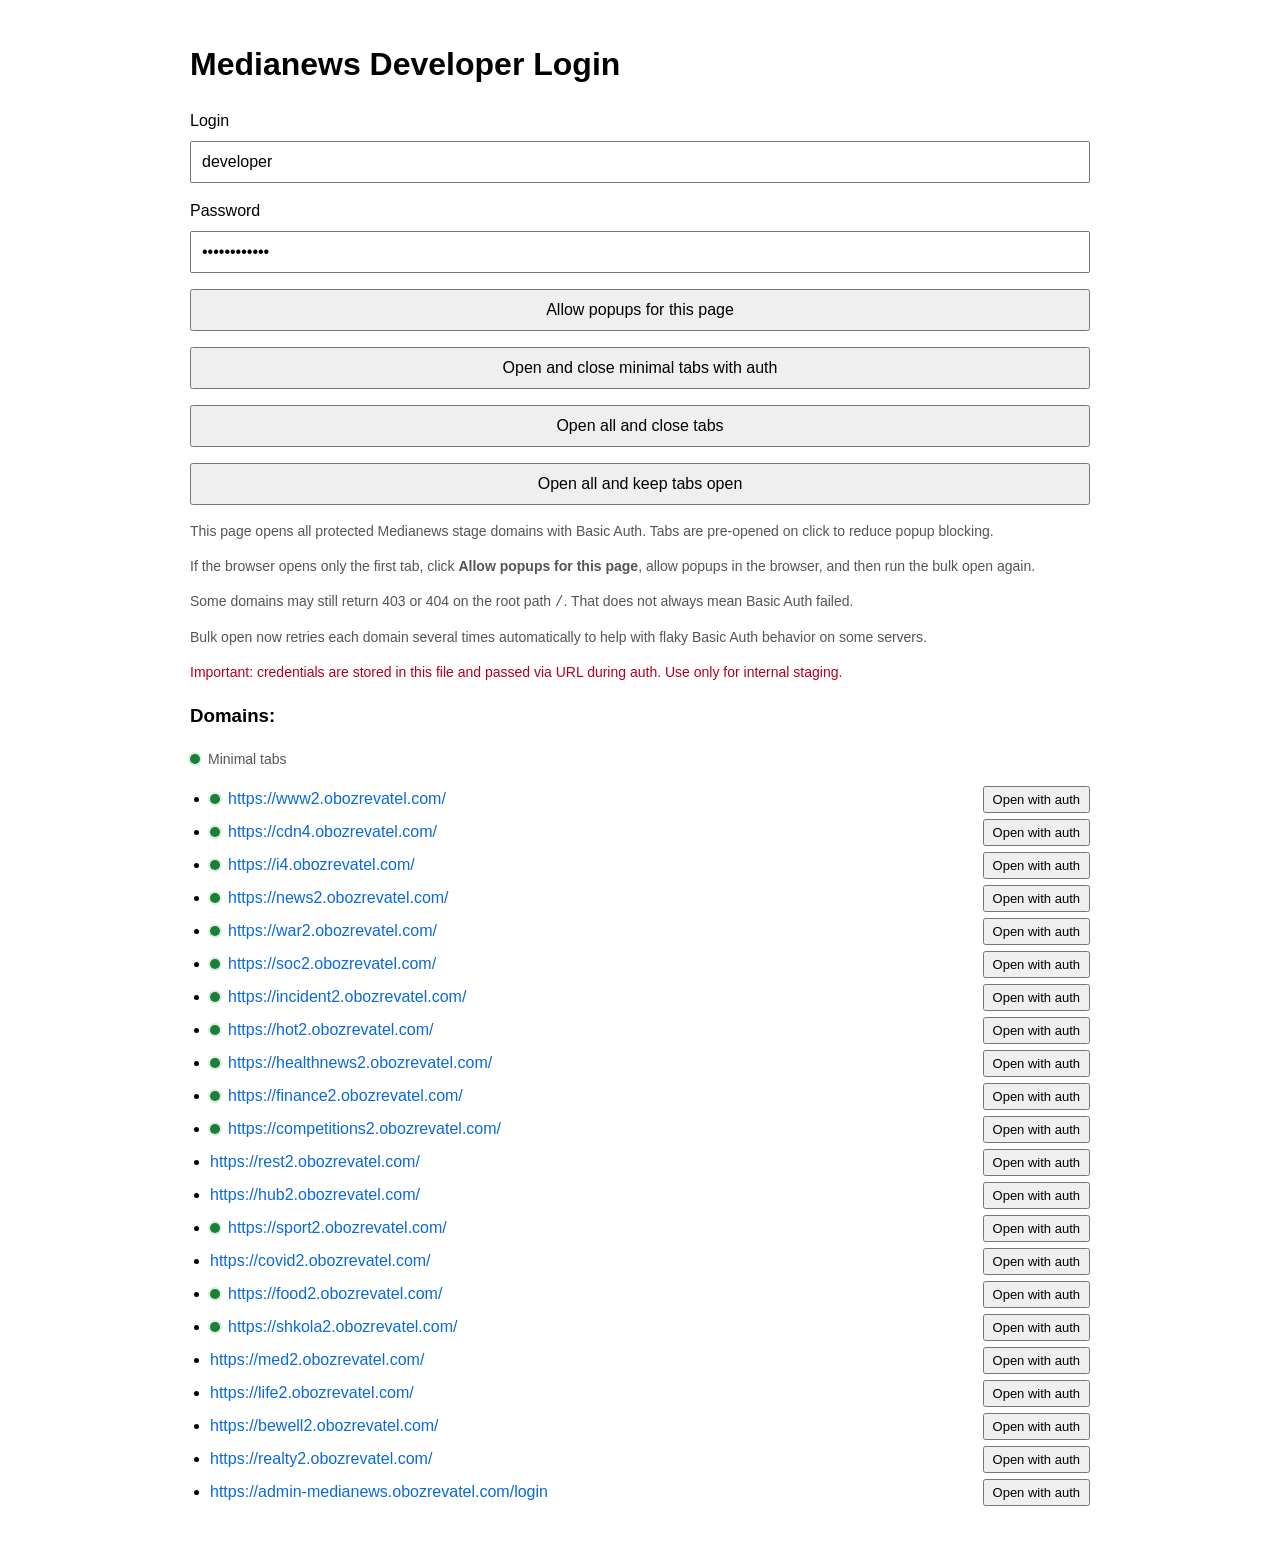
==== developer/index.html @ 5e79baf8 "Add SEO and developer page variants" ====
<!doctype html>
<html lang="uk">
<head>
  <meta charset="UTF-8" />
  <meta name="viewport" content="width=device-width, initial-scale=1.0" />
  <title>Medianews Developer Login</title>
  <style>
    body {
      font-family: Arial, sans-serif;
      max-width: 900px;
      margin: 40px auto;
      line-height: 1.5;
      padding: 0 16px;
    }

    input, button {
      display: block;
      width: 100%;
      padding: 10px;
      margin: 8px 0 16px;
      font-size: 16px;
      box-sizing: border-box;
    }

    button {
      cursor: pointer;
    }

    .hint {
      color: #555;
      font-size: 14px;
    }

    ul {
      padding-left: 20px;
    }

    li {
      margin-bottom: 6px;
    }

    a {
      color: #0969da;
      text-decoration: none;
    }

    a:hover {
      text-decoration: underline;
    }

    .domain-row {
      display: flex;
      gap: 10px;
      align-items: center;
      justify-content: space-between;
    }

    .domain-link {
      flex: 1;
      word-break: break-all;
    }

    .single-button {
      width: auto;
      padding: 4px 8px;
      margin: 0;
      font-size: 13px;
    }

    .danger-hint {
      color: #b00020;
      font-size: 14px;
    }

    .domain-meta {
      display: flex;
      align-items: center;
      gap: 8px;
      flex: 1;
      min-width: 0;
    }

    .minimal-dot {
      width: 10px;
      height: 10px;
      min-width: 10px;
      border-radius: 50%;
      background: #1a7f37;
      box-shadow: 0 0 0 2px rgba(26, 127, 55, 0.15);
    }

    .legend {
      display: flex;
      align-items: center;
      gap: 8px;
      color: #555;
      font-size: 14px;
      margin-bottom: 10px;
    }
  </style>
</head>
<body>
  <h1>Medianews Developer Login</h1>

  <label>Login</label>
  <input id="login" type="text" placeholder="stage login" />

  <label>Password</label>
  <input id="password" type="password" placeholder="stage password" />

  <button onclick="unlockBulkOpen()">Allow popups for this page</button>
  <button onclick="openMinimalTabs()">Open and close minimal tabs with auth</button>
  <button onclick="openAll(true)">Open all and close tabs</button>
  <button onclick="openAll(false)">Open all and keep tabs open</button>

  <p class="hint">
    This page opens all protected Medianews stage domains with Basic Auth.
    Tabs are pre-opened on click to reduce popup blocking.
  </p>

  <p class="hint">
    If the browser opens only the first tab, click <strong>Allow popups for this page</strong>,
    allow popups in the browser, and then run the bulk open again.
  </p>

  <p class="hint">
    Some domains may still return 403 or 404 on the root path <code>/</code>.
    That does not always mean Basic Auth failed.
  </p>

  <p class="hint">
    Bulk open now retries each domain several times automatically to help with
    flaky Basic Auth behavior on some servers.
  </p>

  <p class="danger-hint">
    Important: credentials are stored in this file and passed via URL during auth.
    Use only for internal staging.
  </p>

  <h3>Domains:</h3>
  <div class="legend">
    <span class="minimal-dot"></span>
    <span>Minimal tabs</span>
  </div>
  <p id="status" class="hint"></p>
  <ul id="domainsList"></ul>

  <script>
    const savedCredentials = {
      basicAuth: {
        login: 'developer',
        password: 'developer789'
      }
    };

    const domains = [
      'www2.obozrevatel.com',
      'cdn4.obozrevatel.com',
      'i4.obozrevatel.com',
      'news2.obozrevatel.com',
      'war2.obozrevatel.com',
      'soc2.obozrevatel.com',
      'incident2.obozrevatel.com',
      'hot2.obozrevatel.com',
      'healthnews2.obozrevatel.com',
      'finance2.obozrevatel.com',
      'competitions2.obozrevatel.com',
      'rest2.obozrevatel.com',
      'hub2.obozrevatel.com',
      'sport2.obozrevatel.com',
      'covid2.obozrevatel.com',
      'food2.obozrevatel.com',
      'shkola2.obozrevatel.com',
      'med2.obozrevatel.com',
      'life2.obozrevatel.com',
      'bewell2.obozrevatel.com',
      'realty2.obozrevatel.com',
      'admin-medianews.obozrevatel.com'
    ];
    const minimalDomains = [
      'www2.obozrevatel.com',
      'cdn4.obozrevatel.com',
      'i4.obozrevatel.com',
      'news2.obozrevatel.com',
      'war2.obozrevatel.com',
      'soc2.obozrevatel.com',
      'incident2.obozrevatel.com',
      'hot2.obozrevatel.com',
      'healthnews2.obozrevatel.com',
      'finance2.obozrevatel.com',
      'competitions2.obozrevatel.com',
      'sport2.obozrevatel.com',
      'food2.obozrevatel.com',
      'shkola2.obozrevatel.com'
    ];
    const minimalDomainSet = new Set(minimalDomains);

    const defaultPath = '/';
    const domainSettings = {
      'www2.obozrevatel.com': {
        authCycles: 4,
        revisitAfterBulkOpen: true
      },
      'war2.obozrevatel.com': {
        authCycles: 4,
        revisitAfterBulkOpen: true
      },
      'admin-medianews.obozrevatel.com': {
        displayPath: '/login',
        authPath: '/login',
        authCycles: 3
      }
    };
    const openDelayMs = 1200;
    const authStepDelayMs = 1600;
    const closeDelayMs = 16000;
    const popupWarmupCount = 3;

    const domainsList = document.getElementById('domainsList');
    const status = document.getElementById('status');

    function setStatus(message, isError = false) {
      status.textContent = message;
      status.style.color = isError ? '#b00020' : '#555';
    }

    function fillSavedCredentials() {
      document.getElementById('login').value = savedCredentials.basicAuth.login || '';
      document.getElementById('password').value = savedCredentials.basicAuth.password || '';
    }

    function getCredentials() {
      const login = document.getElementById('login').value.trim();
      const password = document.getElementById('password').value;

      if (!login || !password) {
        alert('Enter login and password');
        return null;
      }

      return { login, password };
    }

    function getDomainSettings(domain) {
      return {
        displayPath: defaultPath,
        authPath: defaultPath,
        ...domainSettings[domain]
      };
    }

    function getAuthUrl(domain, credentials) {
      const settings = getDomainSettings(domain);
      const encodedLogin = encodeURIComponent(credentials.login);
      const encodedPassword = encodeURIComponent(credentials.password);

      return `https://${encodedLogin}:${encodedPassword}@${domain}${settings.authPath}`;
    }

    function getPlainUrl(domain) {
      const settings = getDomainSettings(domain);
      return `https://${domain}${settings.displayPath}`;
    }

    function getNavigationPlan(domain, credentials) {
      const settings = getDomainSettings(domain);
      const authUrl = getAuthUrl(domain, credentials);
      const plainUrl = getPlainUrl(domain);
      const authCycles = settings.authCycles || 2;
      const steps = [];

      for (let index = 0; index < authCycles; index += 1) {
        steps.push(authUrl, plainUrl);
      }

      return steps;
    }

    function runNavigationSequence(tab, domain, credentials, startDelayMs) {
      const steps = getNavigationPlan(domain, credentials);

      steps.forEach((url, stepIndex) => {
        setTimeout(() => {
          try {
            tab.location.replace(url);
          } catch (error) {
            console.warn(`Failed to open domain: ${domain}`, error);
          }
        }, startDelayMs + stepIndex * authStepDelayMs);
      });

      return steps.length;
    }

    function getRevisitDomains() {
      return domains.filter(domain => getDomainSettings(domain).revisitAfterBulkOpen);
    }

    function openMinimalTabs() {
      openDomainGroup(minimalDomains, true, 'minimal tabs');
    }

    function openSingle(domain) {
      const credentials = getCredentials();

      if (!credentials) {
        return;
      }

      const url = getAuthUrl(domain, credentials);
      const tab = window.open(url, '_blank');

      if (!tab) {
        setStatus('Browser blocked the tab. Allow popups for this page and try again.', true);
        return;
      }
    }

    function unlockBulkOpen() {
      const warmupTabs = [];

      for (let index = 0; index < Math.min(domains.length, popupWarmupCount); index += 1) {
        const tab = window.open('about:blank', `stage-popup-warmup-${index}`);

        if (!tab) {
          setStatus(
            'Browser still blocks popups. Click the popup icon in the address bar, allow popups for this page, and try this button again.',
            true
          );
          return;
        }

        tab.document.write(`
          <!doctype html>
          <html lang="en">
            <head>
              <meta charset="UTF-8" />
              <title>Popup access check</title>
            </head>
            <body style="font-family: Arial, sans-serif; padding: 16px;">
              <p>Popup access check for Medianews...</p>
            </body>
          </html>
        `);
        tab.document.close();
        warmupTabs.push(tab);
      }

      setStatus('Popup access looks available. If the browser showed a prompt, click Allow and then use Open all.');

      setTimeout(() => {
        warmupTabs.forEach(tab => {
          try {
            tab.close();
          } catch (error) {
            console.warn('Failed to close warmup tab', error);
          }
        });
      }, 1500);
    }

    function openAll(shouldCloseTabs) {
      openDomainGroup(domains, shouldCloseTabs, 'all tabs');
    }

    function openDomainGroup(targetDomains, shouldCloseTabs, groupLabel) {
      const credentials = getCredentials();

      if (!credentials) {
        return;
      }

      const preparedTabs = targetDomains.map((domain, index) => {
        const tab = window.open('about:blank', `stage-auth-${index}`);

        if (!tab) {
          return { domain, blocked: true };
        }

        tab.document.write(`
          <!doctype html>
          <html lang="en">
            <head>
              <meta charset="UTF-8" />
              <title>Authorizing ${domain}</title>
            </head>
            <body style="font-family: Arial, sans-serif; padding: 16px;">
              <p>Authorizing <strong>${domain}</strong>...</p>
            </body>
          </html>
        `);
        tab.document.close();

        return { domain, tab, blocked: false };
      });

      const blockedDomains = preparedTabs
        .filter(item => item.blocked)
        .map(item => item.domain);
      const openedTabs = preparedTabs.filter(item => !item.blocked);

      if (!openedTabs.length) {
        setStatus('Browser blocked all popups. Allow popups for this page and try again.', true);
        return;
      }

      if (blockedDomains.length) {
        setStatus(`Opened ${openedTabs.length} of ${targetDomains.length} ${groupLabel}. Browser blocked: ${blockedDomains.join(', ')}`, true);
      } else {
        setStatus(`Opened ${openedTabs.length} ${groupLabel}. Running several auth passes for each domain...`);
      }

      openedTabs.forEach(({ domain, tab }, index) => {
        const startDelayMs = index * openDelayMs;
        const stepsCount = runNavigationSequence(tab, domain, credentials, startDelayMs);

        if (shouldCloseTabs) {
          setTimeout(() => {
            try {
              tab.close();
            } catch (error) {
              console.warn(`Failed to close tab: ${domain}`, error);
            }
          }, startDelayMs + stepsCount * authStepDelayMs + closeDelayMs);
        }
      });

      const revisitDomains = getRevisitDomains();
      const revisitStartDelayMs = openedTabs.length * openDelayMs + 4000;

      revisitDomains.forEach((domain, revisitIndex) => {
        const preparedTab = openedTabs.find(item => item.domain === domain);

        if (!preparedTab) {
          return;
        }

        runNavigationSequence(
          preparedTab.tab,
          domain,
          credentials,
          revisitStartDelayMs + revisitIndex * 2000
        );
      });
    }

    domains.forEach(domain => {
      const li = document.createElement('li');

      const row = document.createElement('div');
      row.className = 'domain-row';

      const meta = document.createElement('div');
      meta.className = 'domain-meta';

      if (minimalDomainSet.has(domain)) {
        const dot = document.createElement('span');
        dot.className = 'minimal-dot';
        dot.title = 'Minimal tab';
        meta.appendChild(dot);
      }

      const link = document.createElement('a');
      link.href = getPlainUrl(domain);
      link.target = '_blank';
      link.rel = 'noopener noreferrer';
      link.textContent = getPlainUrl(domain);
      link.className = 'domain-link';

      meta.appendChild(link);

      const button = document.createElement('button');
      button.textContent = 'Open with auth';
      button.className = 'single-button';
      button.onclick = () => openSingle(domain);

      row.appendChild(meta);
      row.appendChild(button);

      li.appendChild(row);
      domainsList.appendChild(li);
    });

    fillSavedCredentials();
  </script>
</body>
</html>
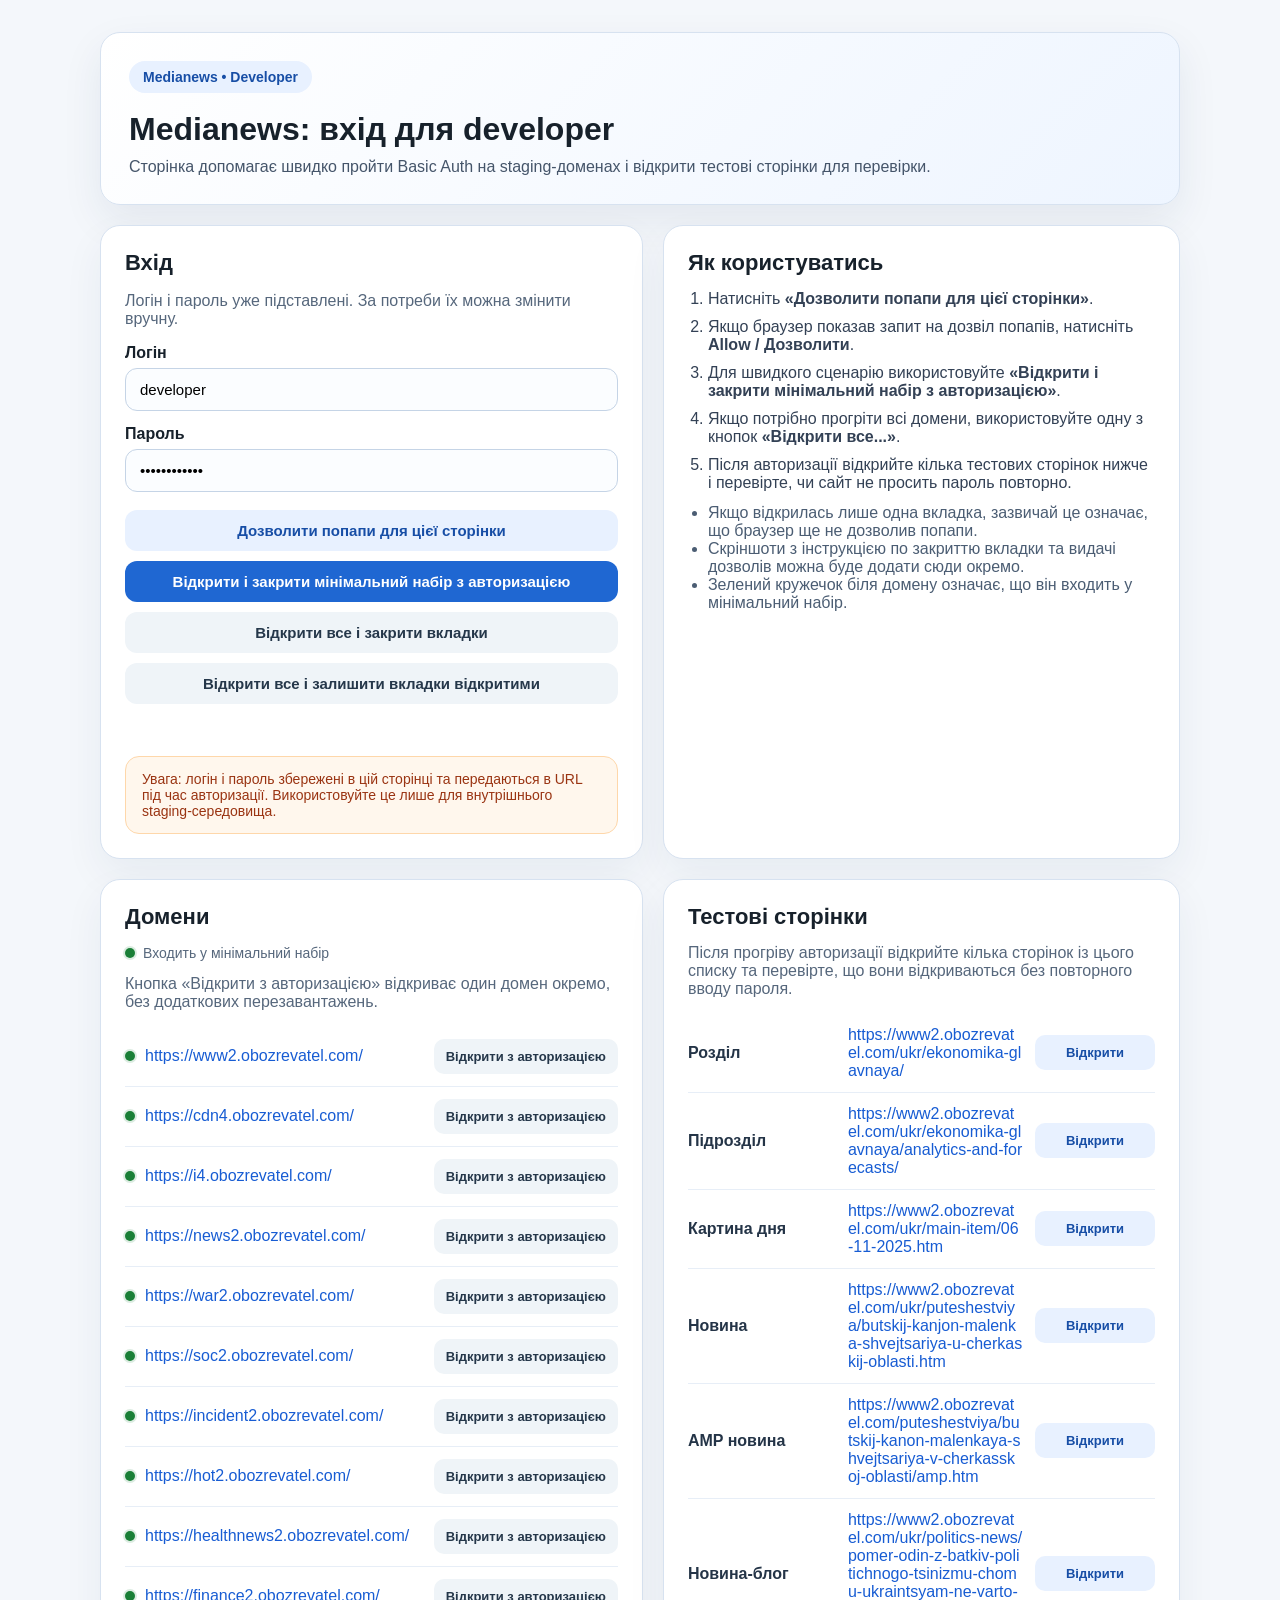
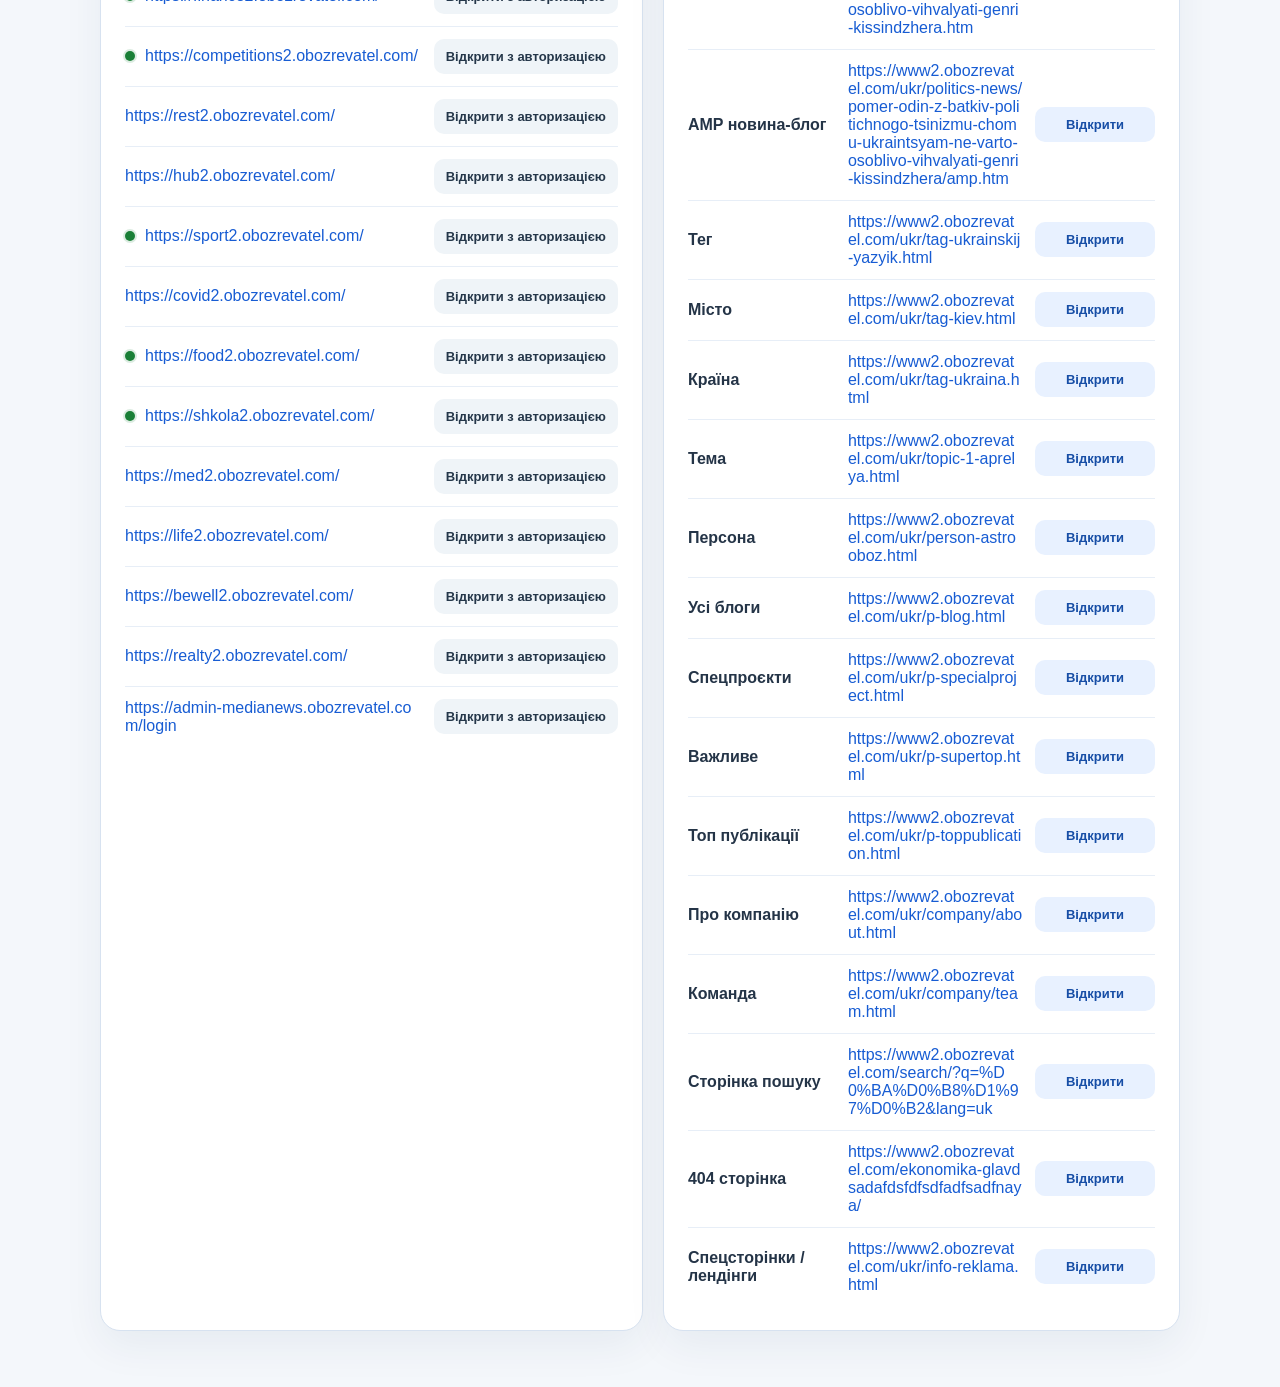
==== commit 9bf3fcf4: "Localize editor pages and add test links" ====
--- a/developer/index.html
+++ b/developer/index.html
@@ -3,486 +3,22 @@
 <head>
   <meta charset="UTF-8" />
   <meta name="viewport" content="width=device-width, initial-scale=1.0" />
-  <title>Medianews Developer Login</title>
-  <style>
-    body {
-      font-family: Arial, sans-serif;
-      max-width: 900px;
-      margin: 40px auto;
-      line-height: 1.5;
-      padding: 0 16px;
-    }
-
-    input, button {
-      display: block;
-      width: 100%;
-      padding: 10px;
-      margin: 8px 0 16px;
-      font-size: 16px;
-      box-sizing: border-box;
-    }
-
-    button {
-      cursor: pointer;
-    }
-
-    .hint {
-      color: #555;
-      font-size: 14px;
-    }
-
-    ul {
-      padding-left: 20px;
-    }
-
-    li {
-      margin-bottom: 6px;
-    }
-
-    a {
-      color: #0969da;
-      text-decoration: none;
-    }
-
-    a:hover {
-      text-decoration: underline;
-    }
-
-    .domain-row {
-      display: flex;
-      gap: 10px;
-      align-items: center;
-      justify-content: space-between;
-    }
-
-    .domain-link {
-      flex: 1;
-      word-break: break-all;
-    }
-
-    .single-button {
-      width: auto;
-      padding: 4px 8px;
-      margin: 0;
-      font-size: 13px;
-    }
-
-    .danger-hint {
-      color: #b00020;
-      font-size: 14px;
-    }
-
-    .domain-meta {
-      display: flex;
-      align-items: center;
-      gap: 8px;
-      flex: 1;
-      min-width: 0;
-    }
-
-    .minimal-dot {
-      width: 10px;
-      height: 10px;
-      min-width: 10px;
-      border-radius: 50%;
-      background: #1a7f37;
-      box-shadow: 0 0 0 2px rgba(26, 127, 55, 0.15);
-    }
-
-    .legend {
-      display: flex;
-      align-items: center;
-      gap: 8px;
-      color: #555;
-      font-size: 14px;
-      margin-bottom: 10px;
-    }
-  </style>
+  <title>Medianews: вхід для developer</title>
+  <link rel="stylesheet" href="../styles.css" />
 </head>
 <body>
-  <h1>Medianews Developer Login</h1>
-
-  <label>Login</label>
-  <input id="login" type="text" placeholder="stage login" />
-
-  <label>Password</label>
-  <input id="password" type="password" placeholder="stage password" />
-
-  <button onclick="unlockBulkOpen()">Allow popups for this page</button>
-  <button onclick="openMinimalTabs()">Open and close minimal tabs with auth</button>
-  <button onclick="openAll(true)">Open all and close tabs</button>
-  <button onclick="openAll(false)">Open all and keep tabs open</button>
-
-  <p class="hint">
-    This page opens all protected Medianews stage domains with Basic Auth.
-    Tabs are pre-opened on click to reduce popup blocking.
-  </p>
-
-  <p class="hint">
-    If the browser opens only the first tab, click <strong>Allow popups for this page</strong>,
-    allow popups in the browser, and then run the bulk open again.
-  </p>
-
-  <p class="hint">
-    Some domains may still return 403 or 404 on the root path <code>/</code>.
-    That does not always mean Basic Auth failed.
-  </p>
-
-  <p class="hint">
-    Bulk open now retries each domain several times automatically to help with
-    flaky Basic Auth behavior on some servers.
-  </p>
-
-  <p class="danger-hint">
-    Important: credentials are stored in this file and passed via URL during auth.
-    Use only for internal staging.
-  </p>
-
-  <h3>Domains:</h3>
-  <div class="legend">
-    <span class="minimal-dot"></span>
-    <span>Minimal tabs</span>
-  </div>
-  <p id="status" class="hint"></p>
-  <ul id="domainsList"></ul>
-
   <script>
-    const savedCredentials = {
-      basicAuth: {
+    window.medianewsConfig = {
+      pageTitle: 'Medianews: вхід для developer',
+      pageHeading: 'Medianews: вхід для developer',
+      accountName: 'Developer',
+      savedCredentials: {
         login: 'developer',
         password: 'developer789'
-      }
+      },
+      assetBasePath: '../'
     };
-
-    const domains = [
-      'www2.obozrevatel.com',
-      'cdn4.obozrevatel.com',
-      'i4.obozrevatel.com',
-      'news2.obozrevatel.com',
-      'war2.obozrevatel.com',
-      'soc2.obozrevatel.com',
-      'incident2.obozrevatel.com',
-      'hot2.obozrevatel.com',
-      'healthnews2.obozrevatel.com',
-      'finance2.obozrevatel.com',
-      'competitions2.obozrevatel.com',
-      'rest2.obozrevatel.com',
-      'hub2.obozrevatel.com',
-      'sport2.obozrevatel.com',
-      'covid2.obozrevatel.com',
-      'food2.obozrevatel.com',
-      'shkola2.obozrevatel.com',
-      'med2.obozrevatel.com',
-      'life2.obozrevatel.com',
-      'bewell2.obozrevatel.com',
-      'realty2.obozrevatel.com',
-      'admin-medianews.obozrevatel.com'
-    ];
-    const minimalDomains = [
-      'www2.obozrevatel.com',
-      'cdn4.obozrevatel.com',
-      'i4.obozrevatel.com',
-      'news2.obozrevatel.com',
-      'war2.obozrevatel.com',
-      'soc2.obozrevatel.com',
-      'incident2.obozrevatel.com',
-      'hot2.obozrevatel.com',
-      'healthnews2.obozrevatel.com',
-      'finance2.obozrevatel.com',
-      'competitions2.obozrevatel.com',
-      'sport2.obozrevatel.com',
-      'food2.obozrevatel.com',
-      'shkola2.obozrevatel.com'
-    ];
-    const minimalDomainSet = new Set(minimalDomains);
-
-    const defaultPath = '/';
-    const domainSettings = {
-      'www2.obozrevatel.com': {
-        authCycles: 4,
-        revisitAfterBulkOpen: true
-      },
-      'war2.obozrevatel.com': {
-        authCycles: 4,
-        revisitAfterBulkOpen: true
-      },
-      'admin-medianews.obozrevatel.com': {
-        displayPath: '/login',
-        authPath: '/login',
-        authCycles: 3
-      }
-    };
-    const openDelayMs = 1200;
-    const authStepDelayMs = 1600;
-    const closeDelayMs = 16000;
-    const popupWarmupCount = 3;
-
-    const domainsList = document.getElementById('domainsList');
-    const status = document.getElementById('status');
-
-    function setStatus(message, isError = false) {
-      status.textContent = message;
-      status.style.color = isError ? '#b00020' : '#555';
-    }
-
-    function fillSavedCredentials() {
-      document.getElementById('login').value = savedCredentials.basicAuth.login || '';
-      document.getElementById('password').value = savedCredentials.basicAuth.password || '';
-    }
-
-    function getCredentials() {
-      const login = document.getElementById('login').value.trim();
-      const password = document.getElementById('password').value;
-
-      if (!login || !password) {
-        alert('Enter login and password');
-        return null;
-      }
-
-      return { login, password };
-    }
-
-    function getDomainSettings(domain) {
-      return {
-        displayPath: defaultPath,
-        authPath: defaultPath,
-        ...domainSettings[domain]
-      };
-    }
-
-    function getAuthUrl(domain, credentials) {
-      const settings = getDomainSettings(domain);
-      const encodedLogin = encodeURIComponent(credentials.login);
-      const encodedPassword = encodeURIComponent(credentials.password);
-
-      return `https://${encodedLogin}:${encodedPassword}@${domain}${settings.authPath}`;
-    }
-
-    function getPlainUrl(domain) {
-      const settings = getDomainSettings(domain);
-      return `https://${domain}${settings.displayPath}`;
-    }
-
-    function getNavigationPlan(domain, credentials) {
-      const settings = getDomainSettings(domain);
-      const authUrl = getAuthUrl(domain, credentials);
-      const plainUrl = getPlainUrl(domain);
-      const authCycles = settings.authCycles || 2;
-      const steps = [];
-
-      for (let index = 0; index < authCycles; index += 1) {
-        steps.push(authUrl, plainUrl);
-      }
-
-      return steps;
-    }
-
-    function runNavigationSequence(tab, domain, credentials, startDelayMs) {
-      const steps = getNavigationPlan(domain, credentials);
-
-      steps.forEach((url, stepIndex) => {
-        setTimeout(() => {
-          try {
-            tab.location.replace(url);
-          } catch (error) {
-            console.warn(`Failed to open domain: ${domain}`, error);
-          }
-        }, startDelayMs + stepIndex * authStepDelayMs);
-      });
-
-      return steps.length;
-    }
-
-    function getRevisitDomains() {
-      return domains.filter(domain => getDomainSettings(domain).revisitAfterBulkOpen);
-    }
-
-    function openMinimalTabs() {
-      openDomainGroup(minimalDomains, true, 'minimal tabs');
-    }
-
-    function openSingle(domain) {
-      const credentials = getCredentials();
-
-      if (!credentials) {
-        return;
-      }
-
-      const url = getAuthUrl(domain, credentials);
-      const tab = window.open(url, '_blank');
-
-      if (!tab) {
-        setStatus('Browser blocked the tab. Allow popups for this page and try again.', true);
-        return;
-      }
-    }
-
-    function unlockBulkOpen() {
-      const warmupTabs = [];
-
-      for (let index = 0; index < Math.min(domains.length, popupWarmupCount); index += 1) {
-        const tab = window.open('about:blank', `stage-popup-warmup-${index}`);
-
-        if (!tab) {
-          setStatus(
-            'Browser still blocks popups. Click the popup icon in the address bar, allow popups for this page, and try this button again.',
-            true
-          );
-          return;
-        }
-
-        tab.document.write(`
-          <!doctype html>
-          <html lang="en">
-            <head>
-              <meta charset="UTF-8" />
-              <title>Popup access check</title>
-            </head>
-            <body style="font-family: Arial, sans-serif; padding: 16px;">
-              <p>Popup access check for Medianews...</p>
-            </body>
-          </html>
-        `);
-        tab.document.close();
-        warmupTabs.push(tab);
-      }
-
-      setStatus('Popup access looks available. If the browser showed a prompt, click Allow and then use Open all.');
-
-      setTimeout(() => {
-        warmupTabs.forEach(tab => {
-          try {
-            tab.close();
-          } catch (error) {
-            console.warn('Failed to close warmup tab', error);
-          }
-        });
-      }, 1500);
-    }
-
-    function openAll(shouldCloseTabs) {
-      openDomainGroup(domains, shouldCloseTabs, 'all tabs');
-    }
-
-    function openDomainGroup(targetDomains, shouldCloseTabs, groupLabel) {
-      const credentials = getCredentials();
-
-      if (!credentials) {
-        return;
-      }
-
-      const preparedTabs = targetDomains.map((domain, index) => {
-        const tab = window.open('about:blank', `stage-auth-${index}`);
-
-        if (!tab) {
-          return { domain, blocked: true };
-        }
-
-        tab.document.write(`
-          <!doctype html>
-          <html lang="en">
-            <head>
-              <meta charset="UTF-8" />
-              <title>Authorizing ${domain}</title>
-            </head>
-            <body style="font-family: Arial, sans-serif; padding: 16px;">
-              <p>Authorizing <strong>${domain}</strong>...</p>
-            </body>
-          </html>
-        `);
-        tab.document.close();
-
-        return { domain, tab, blocked: false };
-      });
-
-      const blockedDomains = preparedTabs
-        .filter(item => item.blocked)
-        .map(item => item.domain);
-      const openedTabs = preparedTabs.filter(item => !item.blocked);
-
-      if (!openedTabs.length) {
-        setStatus('Browser blocked all popups. Allow popups for this page and try again.', true);
-        return;
-      }
-
-      if (blockedDomains.length) {
-        setStatus(`Opened ${openedTabs.length} of ${targetDomains.length} ${groupLabel}. Browser blocked: ${blockedDomains.join(', ')}`, true);
-      } else {
-        setStatus(`Opened ${openedTabs.length} ${groupLabel}. Running several auth passes for each domain...`);
-      }
-
-      openedTabs.forEach(({ domain, tab }, index) => {
-        const startDelayMs = index * openDelayMs;
-        const stepsCount = runNavigationSequence(tab, domain, credentials, startDelayMs);
-
-        if (shouldCloseTabs) {
-          setTimeout(() => {
-            try {
-              tab.close();
-            } catch (error) {
-              console.warn(`Failed to close tab: ${domain}`, error);
-            }
-          }, startDelayMs + stepsCount * authStepDelayMs + closeDelayMs);
-        }
-      });
-
-      const revisitDomains = getRevisitDomains();
-      const revisitStartDelayMs = openedTabs.length * openDelayMs + 4000;
-
-      revisitDomains.forEach((domain, revisitIndex) => {
-        const preparedTab = openedTabs.find(item => item.domain === domain);
-
-        if (!preparedTab) {
-          return;
-        }
-
-        runNavigationSequence(
-          preparedTab.tab,
-          domain,
-          credentials,
-          revisitStartDelayMs + revisitIndex * 2000
-        );
-      });
-    }
-
-    domains.forEach(domain => {
-      const li = document.createElement('li');
-
-      const row = document.createElement('div');
-      row.className = 'domain-row';
-
-      const meta = document.createElement('div');
-      meta.className = 'domain-meta';
-
-      if (minimalDomainSet.has(domain)) {
-        const dot = document.createElement('span');
-        dot.className = 'minimal-dot';
-        dot.title = 'Minimal tab';
-        meta.appendChild(dot);
-      }
-
-      const link = document.createElement('a');
-      link.href = getPlainUrl(domain);
-      link.target = '_blank';
-      link.rel = 'noopener noreferrer';
-      link.textContent = getPlainUrl(domain);
-      link.className = 'domain-link';
-
-      meta.appendChild(link);
-
-      const button = document.createElement('button');
-      button.textContent = 'Open with auth';
-      button.className = 'single-button';
-      button.onclick = () => openSingle(domain);
-
-      row.appendChild(meta);
-      row.appendChild(button);
-
-      li.appendChild(row);
-      domainsList.appendChild(li);
-    });
-
-    fillSavedCredentials();
   </script>
+  <script src="../app.js"></script>
 </body>
 </html>
--- a/styles.css
+++ b/styles.css
@@ -0,0 +1,265 @@
+body {
+  margin: 0;
+  background: #f4f7fb;
+  color: #17212b;
+  font-family: "Segoe UI", Tahoma, sans-serif;
+}
+
+.page {
+  max-width: 1080px;
+  margin: 0 auto;
+  padding: 32px 16px 56px;
+}
+
+.hero {
+  background: linear-gradient(135deg, #ffffff 0%, #eef5ff 100%);
+  border: 1px solid #d7e2f0;
+  border-radius: 20px;
+  padding: 28px;
+  box-shadow: 0 16px 40px rgba(20, 55, 90, 0.08);
+}
+
+.hero-badge {
+  display: inline-flex;
+  align-items: center;
+  gap: 8px;
+  background: #e8f1ff;
+  color: #174ea6;
+  border-radius: 999px;
+  padding: 8px 14px;
+  font-size: 14px;
+  font-weight: 600;
+}
+
+.hero h1 {
+  margin: 18px 0 10px;
+  font-size: 32px;
+  line-height: 1.15;
+}
+
+.hero p {
+  margin: 0;
+  color: #45556a;
+  font-size: 16px;
+}
+
+.grid {
+  display: grid;
+  grid-template-columns: 1.05fr 1fr;
+  gap: 20px;
+  margin-top: 20px;
+}
+
+.card {
+  background: #ffffff;
+  border: 1px solid #d7e2f0;
+  border-radius: 20px;
+  padding: 24px;
+  box-shadow: 0 16px 40px rgba(20, 55, 90, 0.06);
+}
+
+.card h2 {
+  margin: 0 0 14px;
+  font-size: 22px;
+}
+
+.card h3 {
+  margin: 0 0 10px;
+  font-size: 18px;
+}
+
+.muted {
+  color: #56677c;
+}
+
+.field {
+  margin-bottom: 14px;
+}
+
+.field label {
+  display: block;
+  margin-bottom: 6px;
+  font-weight: 600;
+}
+
+.field input {
+  width: 100%;
+  box-sizing: border-box;
+  border: 1px solid #c5d4e6;
+  border-radius: 12px;
+  padding: 12px 14px;
+  font-size: 15px;
+  background: #fbfdff;
+}
+
+.button-stack {
+  display: grid;
+  gap: 10px;
+  margin-top: 18px;
+}
+
+button {
+  border: 0;
+  border-radius: 12px;
+  padding: 12px 16px;
+  font-size: 15px;
+  font-weight: 600;
+  cursor: pointer;
+  background: #1f67d2;
+  color: #ffffff;
+}
+
+button:hover {
+  filter: brightness(0.98);
+}
+
+.button-secondary {
+  background: #e8f1ff;
+  color: #174ea6;
+}
+
+.button-soft {
+  background: #eff4f8;
+  color: #25374a;
+}
+
+.status {
+  min-height: 22px;
+  margin-top: 14px;
+  font-size: 14px;
+  color: #56677c;
+}
+
+.status.error {
+  color: #b42318;
+}
+
+.warning-box {
+  margin-top: 16px;
+  border-radius: 14px;
+  padding: 14px 16px;
+  background: #fff7ed;
+  color: #9a3412;
+  border: 1px solid #fed7aa;
+  font-size: 14px;
+}
+
+.instruction-list {
+  margin: 0;
+  padding-left: 20px;
+  color: #334155;
+}
+
+.instruction-list li {
+  margin-bottom: 10px;
+}
+
+.tip-list {
+  margin: 12px 0 0;
+  padding-left: 20px;
+  color: #4b5d73;
+}
+
+.legend {
+  display: inline-flex;
+  align-items: center;
+  gap: 8px;
+  margin-bottom: 14px;
+  font-size: 14px;
+  color: #56677c;
+}
+
+.minimal-dot {
+  width: 10px;
+  height: 10px;
+  min-width: 10px;
+  border-radius: 50%;
+  background: #1a7f37;
+  box-shadow: 0 0 0 2px rgba(26, 127, 55, 0.15);
+}
+
+.domain-list,
+.test-page-list {
+  list-style: none;
+  margin: 0;
+  padding: 0;
+}
+
+.domain-row,
+.test-page-row {
+  display: flex;
+  gap: 12px;
+  align-items: center;
+  justify-content: space-between;
+  padding: 12px 0;
+  border-top: 1px solid #e7eef7;
+}
+
+.domain-row:first-child,
+.test-page-row:first-child {
+  border-top: 0;
+}
+
+.domain-meta,
+.test-page-meta {
+  display: flex;
+  align-items: center;
+  gap: 10px;
+  min-width: 0;
+  flex: 1;
+}
+
+.domain-link,
+.test-page-link {
+  color: #175cd3;
+  text-decoration: none;
+  word-break: break-all;
+}
+
+.domain-link:hover,
+.test-page-link:hover {
+  text-decoration: underline;
+}
+
+.small-button {
+  width: auto;
+  min-width: 120px;
+  padding: 10px 12px;
+  border-radius: 10px;
+  font-size: 13px;
+}
+
+.test-label {
+  min-width: 150px;
+  font-weight: 600;
+  color: #243447;
+}
+
+.section-note {
+  margin: 0 0 16px;
+  color: #56677c;
+}
+
+@media (max-width: 900px) {
+  .grid {
+    grid-template-columns: 1fr;
+  }
+
+  .hero h1 {
+    font-size: 28px;
+  }
+
+  .domain-row,
+  .test-page-row {
+    flex-direction: column;
+    align-items: flex-start;
+  }
+
+  .small-button {
+    width: 100%;
+  }
+
+  .test-label {
+    min-width: 0;
+  }
+}
